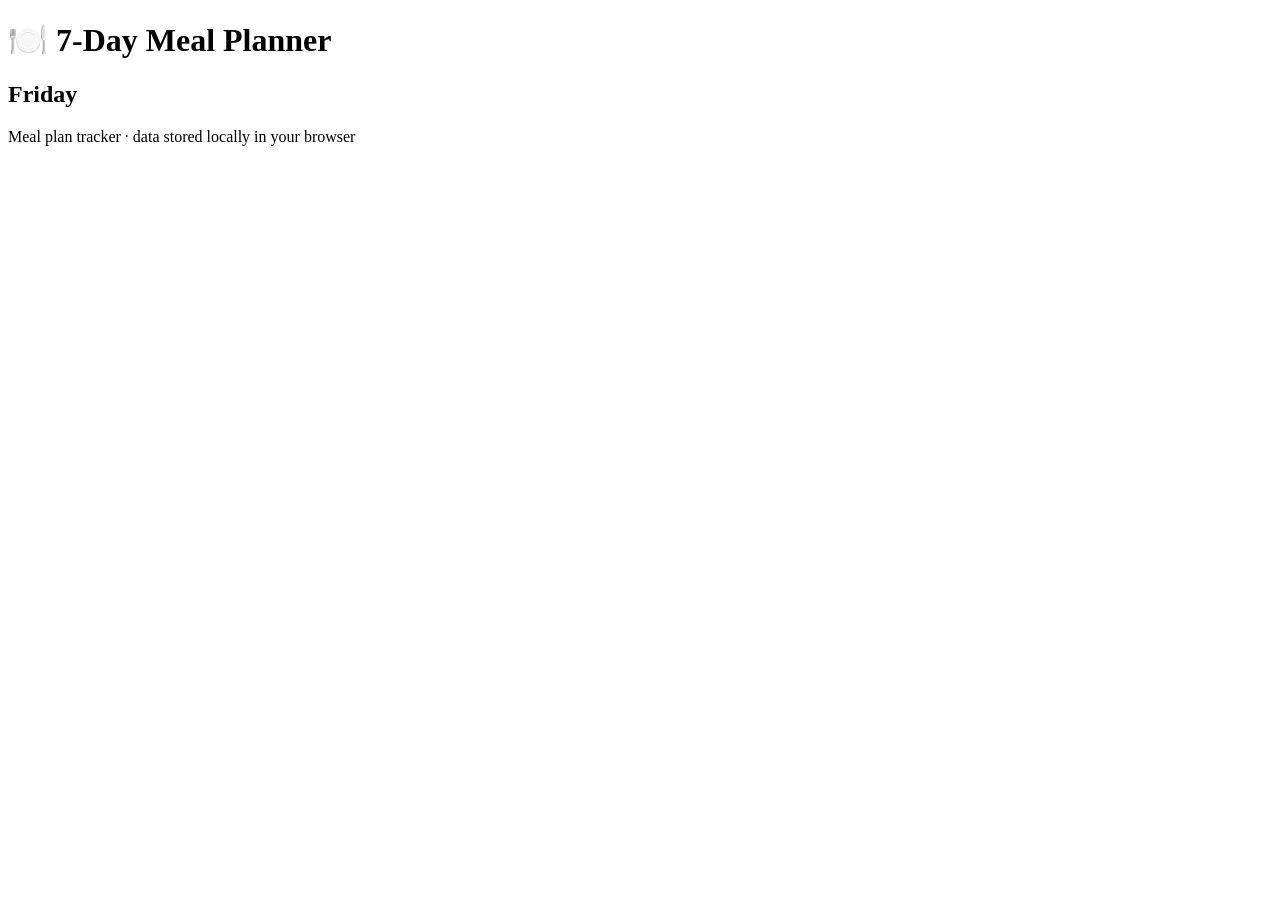
==== src/friday.html @ 06cecb64 "Add files" ====
<!DOCTYPE html>
<html lang="en">
<head>
<meta charset="UTF-8">
<meta name="viewport" content="width=device-width, initial-scale=1.0">
<title>Friday - Meal Planner</title>
<link rel="stylesheet" href="css/style.css">
</head>
<body>
<header class="site-header">
  <h1>🍽️ 7-Day Meal Planner</h1>
  <nav class="main-nav" id="main-nav"></nav>
</header>
<main>
  <h2 class="day-title" id="day-title">Friday</h2>
  <p class="day-summary" id="day-summary"></p>
  <div id="meal-list"></div>
</main>
<footer class="site-footer">Meal plan tracker &middot; data stored locally in your browser</footer>
<script src="js/data.js"></script>
<script src="js/storage.js"></script>
<script src="js/nav.js"></script>
<script>
  window.CURRENT_DAY = "Friday";
  renderNav('Friday');
</script>
<script src="js/day.js"></script>
</body>
</html>
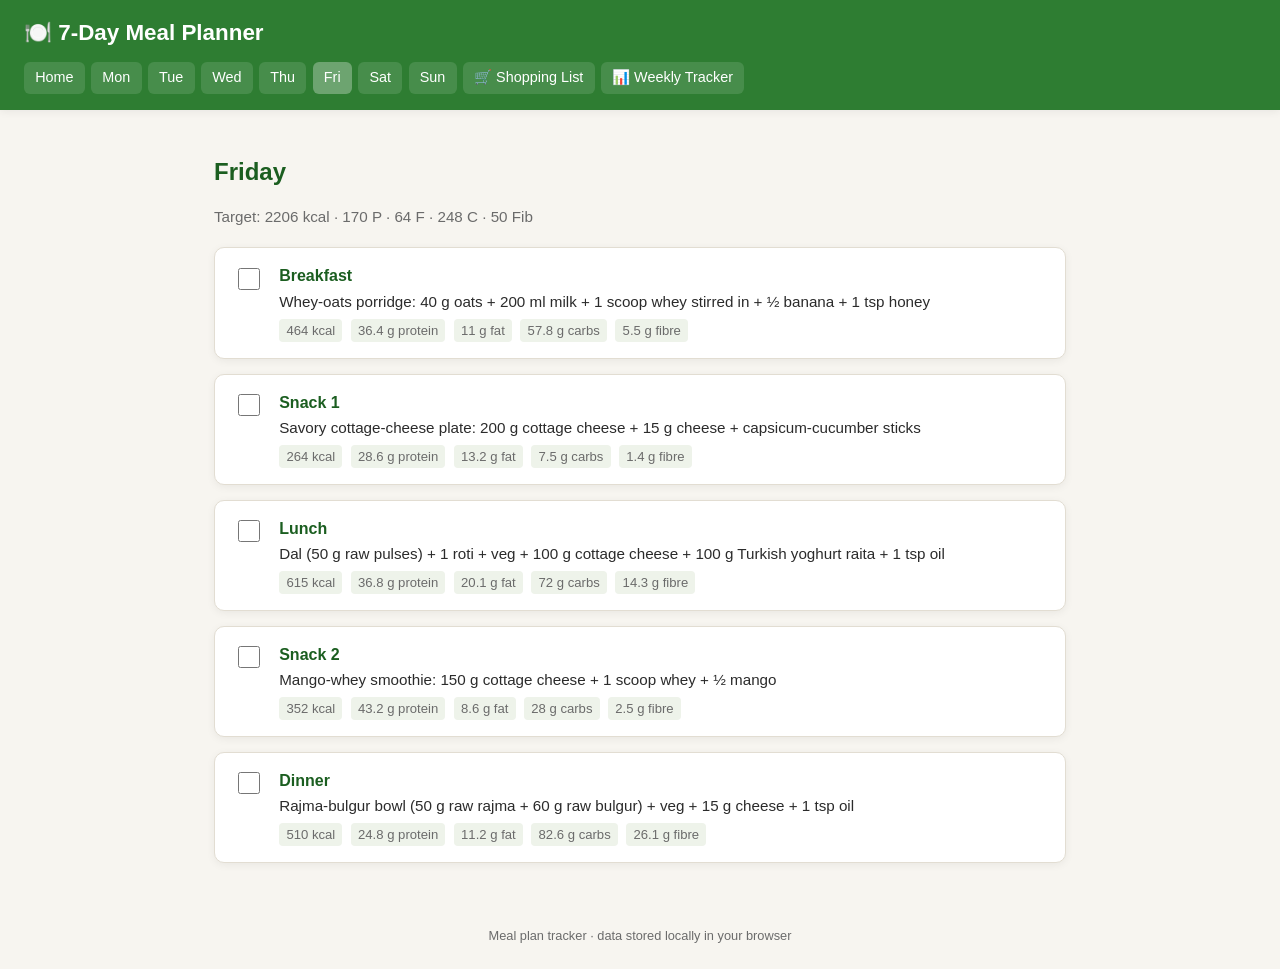
==== commit 7e1fd7ef: "Changing location of source files" ====
--- a/src/friday.html
+++ b/src/friday.html
@@ -4,7 +4,7 @@
 <meta charset="UTF-8">
 <meta name="viewport" content="width=device-width, initial-scale=1.0">
 <title>Friday - Meal Planner</title>
-<link rel="stylesheet" href="css/style.css">
+<link rel="stylesheet" href="../css/style.css">
 </head>
 <body>
 <header class="site-header">
@@ -17,13 +17,13 @@
   <div id="meal-list"></div>
 </main>
 <footer class="site-footer">Meal plan tracker &middot; data stored locally in your browser</footer>
-<script src="js/data.js"></script>
-<script src="js/storage.js"></script>
-<script src="js/nav.js"></script>
+<script src="../js/data.js"></script>
+<script src="../js/storage.js"></script>
+<script src="../js/nav.js"></script>
 <script>
   window.CURRENT_DAY = "Friday";
   renderNav('Friday');
 </script>
-<script src="js/day.js"></script>
+<script src="../js/day.js"></script>
 </body>
 </html>
--- a/css/style.css
+++ b/css/style.css
@@ -0,0 +1,255 @@
+:root {
+  --bg: #f7f5f0;
+  --card-bg: #ffffff;
+  --primary: #2e7d32;
+  --primary-dark: #1b5e20;
+  --accent: #ef6c00;
+  --text: #2b2b2b;
+  --muted: #6b6b6b;
+  --border: #e2ddd2;
+  --shadow: 0 2px 8px rgba(0,0,0,0.06);
+}
+
+* { box-sizing: border-box; }
+
+body {
+  margin: 0;
+  font-family: -apple-system, BlinkMacSystemFont, "Segoe UI", Roboto, Helvetica, Arial, sans-serif;
+  background: var(--bg);
+  color: var(--text);
+  line-height: 1.5;
+}
+
+header.site-header {
+  background: var(--primary);
+  color: #fff;
+  padding: 1rem 1.5rem;
+  box-shadow: var(--shadow);
+}
+
+header.site-header h1 {
+  margin: 0 0 0.75rem 0;
+  font-size: 1.4rem;
+}
+
+nav.main-nav {
+  display: flex;
+  flex-wrap: wrap;
+  gap: 0.4rem;
+}
+
+nav.main-nav a {
+  color: #fff;
+  text-decoration: none;
+  background: rgba(255,255,255,0.12);
+  padding: 0.35rem 0.7rem;
+  border-radius: 6px;
+  font-size: 0.9rem;
+  transition: background 0.15s;
+}
+
+nav.main-nav a:hover, nav.main-nav a.active {
+  background: rgba(255,255,255,0.3);
+}
+
+main {
+  max-width: 900px;
+  margin: 0 auto;
+  padding: 1.5rem;
+}
+
+h2.day-title {
+  color: var(--primary-dark);
+  margin-bottom: 0.2rem;
+}
+
+.day-summary {
+  color: var(--muted);
+  margin-bottom: 1.2rem;
+  font-size: 0.95rem;
+}
+
+.badge {
+  display: inline-block;
+  background: var(--accent);
+  color: #fff;
+  border-radius: 4px;
+  padding: 0.1rem 0.5rem;
+  font-size: 0.75rem;
+  margin-left: 0.5rem;
+}
+
+.meal-card {
+  background: var(--card-bg);
+  border: 1px solid var(--border);
+  border-radius: 10px;
+  padding: 1rem 1.2rem;
+  margin-bottom: 0.9rem;
+  box-shadow: var(--shadow);
+  display: flex;
+  gap: 1rem;
+  align-items: flex-start;
+  transition: opacity 0.2s;
+}
+
+.meal-card.eaten {
+  opacity: 0.55;
+}
+
+.meal-card.eaten .meal-name {
+  text-decoration: line-through;
+}
+
+.meal-checkbox {
+  margin-top: 0.2rem;
+  width: 22px;
+  height: 22px;
+  accent-color: var(--primary);
+  cursor: pointer;
+  flex-shrink: 0;
+}
+
+.meal-body { flex: 1; }
+
+.meal-name {
+  font-weight: 600;
+  color: var(--primary-dark);
+  margin-bottom: 0.15rem;
+}
+
+.meal-recipe {
+  font-size: 0.95rem;
+  margin-bottom: 0.35rem;
+}
+
+.meal-macros {
+  font-size: 0.82rem;
+  color: var(--muted);
+}
+
+.macro-pill {
+  display: inline-block;
+  background: #eef3ea;
+  border-radius: 4px;
+  padding: 0.1rem 0.45rem;
+  margin-right: 0.3rem;
+}
+
+table.data-table {
+  width: 100%;
+  border-collapse: collapse;
+  background: var(--card-bg);
+  box-shadow: var(--shadow);
+  border-radius: 8px;
+  overflow: hidden;
+  margin-bottom: 1.5rem;
+}
+
+table.data-table th, table.data-table td {
+  padding: 0.6rem 0.8rem;
+  text-align: left;
+  border-bottom: 1px solid var(--border);
+  font-size: 0.9rem;
+}
+
+table.data-table th {
+  background: #eef3ea;
+  color: var(--primary-dark);
+}
+
+table.data-table tr:last-child td { border-bottom: none; }
+
+.progress-bar-outer {
+  background: #e5e5e5;
+  border-radius: 6px;
+  height: 10px;
+  overflow: hidden;
+  width: 100%;
+}
+
+.progress-bar-inner {
+  background: var(--primary);
+  height: 100%;
+}
+
+.progress-bar-inner.over { background: var(--accent); }
+
+.day-nav-grid {
+  display: grid;
+  grid-template-columns: repeat(auto-fit, minmax(140px, 1fr));
+  gap: 0.8rem;
+  margin-top: 1rem;
+}
+
+.day-nav-grid a {
+  display: block;
+  background: var(--card-bg);
+  border: 1px solid var(--border);
+  border-radius: 10px;
+  padding: 1rem;
+  text-align: center;
+  text-decoration: none;
+  color: var(--primary-dark);
+  font-weight: 600;
+  box-shadow: var(--shadow);
+  transition: transform 0.15s;
+}
+
+.day-nav-grid a:hover { transform: translateY(-2px); }
+
+.day-nav-grid span.sub {
+  display: block;
+  font-weight: 400;
+  color: var(--muted);
+  font-size: 0.8rem;
+  margin-top: 0.2rem;
+}
+
+section.category {
+  margin-bottom: 1.3rem;
+}
+
+section.category h3 {
+  color: var(--primary-dark);
+  margin-bottom: 0.5rem;
+  border-bottom: 2px solid var(--border);
+  padding-bottom: 0.2rem;
+}
+
+.shop-item {
+  display: flex;
+  align-items: center;
+  gap: 0.6rem;
+  padding: 0.35rem 0;
+}
+
+.shop-item input {
+  width: 18px;
+  height: 18px;
+  accent-color: var(--primary);
+}
+
+.shop-item.checked label {
+  text-decoration: line-through;
+  color: var(--muted);
+}
+
+.reset-btn {
+  background: var(--accent);
+  color: #fff;
+  border: none;
+  padding: 0.5rem 1rem;
+  border-radius: 6px;
+  cursor: pointer;
+  font-size: 0.85rem;
+  margin-bottom: 1rem;
+}
+
+.reset-btn:hover { opacity: 0.9; }
+
+footer.site-footer {
+  text-align: center;
+  color: var(--muted);
+  font-size: 0.8rem;
+  padding: 1.5rem;
+}
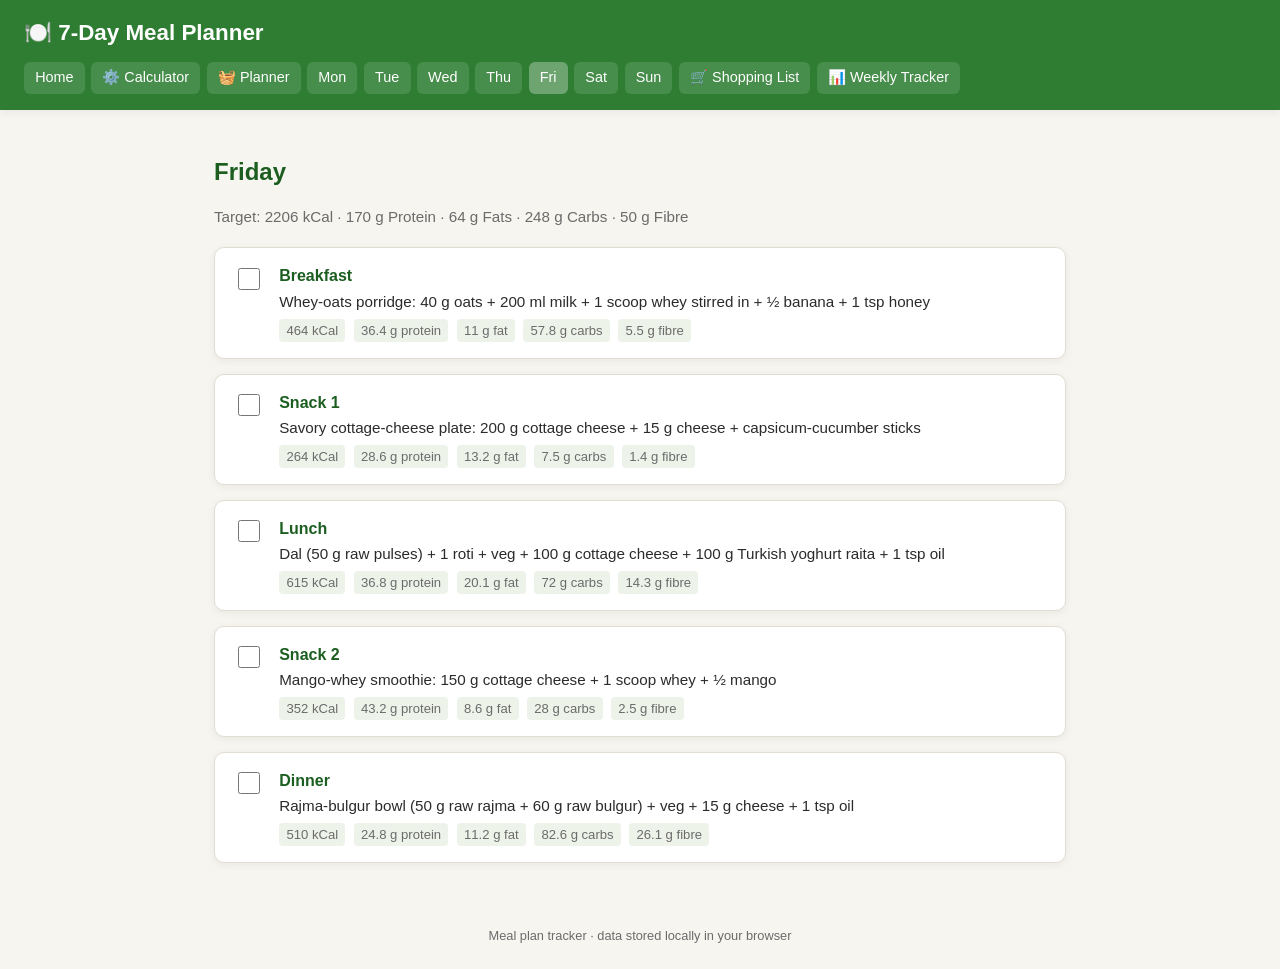
==== commit 8c53ecce: "Integrate macros calculator with meal planning" ====
--- a/src/friday.html
+++ b/src/friday.html
@@ -19,6 +19,7 @@
 <footer class="site-footer">Meal plan tracker &middot; data stored locally in your browser</footer>
 <script src="../js/data.js"></script>
 <script src="../js/storage.js"></script>
+<script src="../js/state.js"></script>
 <script src="../js/nav.js"></script>
 <script>
   window.CURRENT_DAY = "Friday";
--- a/css/style.css
+++ b/css/style.css
@@ -205,8 +205,30 @@
   margin-top: 0.2rem;
 }
 
+.frequency-group {
+  margin-bottom: 2.2rem;
+  padding-bottom: 0.5rem;
+}
+
+.frequency-group + .frequency-group {
+  border-top: 3px solid var(--border);
+  padding-top: 1.5rem;
+}
+
+.frequency-title {
+  color: var(--primary-dark);
+  margin-bottom: 0.2rem;
+}
+
+.frequency-note {
+  color: var(--muted);
+  font-size: 0.9rem;
+  margin-bottom: 1rem;
+}
+
 section.category {
   margin-bottom: 1.3rem;
+  margin-left: 0.5rem;
 }
 
 section.category h3 {
@@ -253,3 +275,212 @@
   font-size: 0.8rem;
   padding: 1.5rem;
 }
+
+/* --- Calculator & Planner pages --- */
+
+.intro-text {
+  margin-bottom: 1.2rem;
+}
+
+.form-card {
+  background: var(--card-bg);
+  border: 1px solid var(--border);
+  border-radius: 12px;
+  padding: 1.5rem;
+  box-shadow: var(--shadow);
+  margin-bottom: 1.5rem;
+}
+
+.form-grid {
+  display: grid;
+  grid-template-columns: minmax(0, 1fr) minmax(0, 1fr);
+  gap: 1rem;
+}
+
+@media (max-width: 560px) {
+  .form-grid { grid-template-columns: 1fr; }
+}
+
+.field-group {
+  display: flex;
+  flex-direction: column;
+  gap: 0.4rem;
+  font-size: 0.85rem;
+  font-weight: 600;
+  color: var(--text);
+}
+
+.field-group input,
+.field-group select {
+  padding: 0.5rem 0.6rem;
+  border: 1px solid var(--border);
+  border-radius: 6px;
+  font-size: 0.95rem;
+  font-family: inherit;
+}
+
+.unit-toggle-row {
+  display: flex;
+  align-items: center;
+  justify-content: space-between;
+}
+
+.radio-option {
+  display: inline-flex;
+  align-items: center;
+  gap: 4px;
+  font-size: 0.8rem;
+  font-weight: 500;
+  color: var(--muted);
+}
+
+.submit-btn {
+  grid-column: 1 / -1;
+  background: var(--primary);
+  color: #fff;
+  border: none;
+  padding: 0.7rem 1.2rem;
+  border-radius: 8px;
+  font-size: 1rem;
+  font-weight: 600;
+  cursor: pointer;
+  margin-top: 0.4rem;
+}
+
+.submit-btn:hover { background: var(--primary-dark); }
+
+.submit-btn.secondary {
+  background: var(--accent);
+}
+
+.result-grid {
+  display: grid;
+  grid-template-columns: repeat(auto-fit, minmax(150px, 1fr));
+  gap: 0.8rem;
+  margin-bottom: 1.2rem;
+}
+
+.result-item {
+  background: var(--card-bg);
+  border: 1px solid var(--border);
+  border-radius: 10px;
+  padding: 0.8rem 1rem;
+  box-shadow: var(--shadow);
+}
+
+.result-item .label {
+  display: block;
+  font-size: 0.78rem;
+  color: var(--muted);
+  margin-bottom: 0.2rem;
+}
+
+.result-item .value {
+  font-size: 1.15rem;
+  font-weight: 700;
+  color: var(--primary-dark);
+}
+
+.result-item.highlight {
+  border-color: var(--primary);
+  background: #eef3ea;
+}
+
+.result-item.selectable {
+  cursor: pointer;
+  transition: border-color 0.15s ease, background 0.15s ease, transform 0.1s ease;
+}
+
+.result-item.selectable:hover {
+  border-color: var(--primary);
+  transform: translateY(-1px);
+}
+
+.result-item.selectable.selected {
+  border-color: var(--primary);
+  background: #eef3ea;
+  box-shadow: 0 0 0 2px var(--primary) inset;
+}
+
+.result-item.selectable .label::after {
+  content: "";
+}
+
+.result-item.selectable.selected .label::before {
+  content: "✓ ";
+  color: var(--primary-dark);
+}
+
+.ingredient-grid {
+  display: grid;
+  grid-template-columns: repeat(auto-fill, minmax(220px, 1fr));
+  gap: 0.5rem;
+  margin-bottom: 1.2rem;
+}
+
+.ingredient-category h3 {
+  color: var(--primary-dark);
+  margin: 1.2rem 0 0.5rem;
+  border-bottom: 2px solid var(--border);
+  padding-bottom: 0.2rem;
+}
+
+.ingredient-item {
+  display: flex;
+  align-items: center;
+  gap: 0.5rem;
+  padding: 0.3rem 0;
+  font-size: 0.92rem;
+}
+
+.ingredient-item input {
+  width: 18px;
+  height: 18px;
+  accent-color: var(--primary);
+}
+
+.warning-box {
+  background: #fff4e5;
+  border: 1px solid var(--accent);
+  color: #8a4b00;
+  border-radius: 8px;
+  padding: 0.8rem 1rem;
+  margin-bottom: 1.2rem;
+  font-size: 0.88rem;
+}
+
+.warning-box ul {
+  margin: 0.3rem 0 0;
+  padding-left: 1.2rem;
+}
+
+.info-box {
+  background: #f5f3ff;
+  border: 1px solid #ddd6fe;
+  border-radius: 8px;
+  padding: 0.9rem 1.1rem;
+  font-size: 0.88rem;
+  color: var(--muted);
+  margin-bottom: 1.2rem;
+}
+
+.step-banner {
+  display: flex;
+  gap: 0.5rem;
+  flex-wrap: wrap;
+  margin-bottom: 1.2rem;
+}
+
+.step-banner span {
+  background: #eef3ea;
+  color: var(--primary-dark);
+  border-radius: 20px;
+  padding: 0.3rem 0.9rem;
+  font-size: 0.82rem;
+  font-weight: 600;
+}
+
+.step-banner span.done {
+  background: var(--primary);
+  color: #fff;
+}
